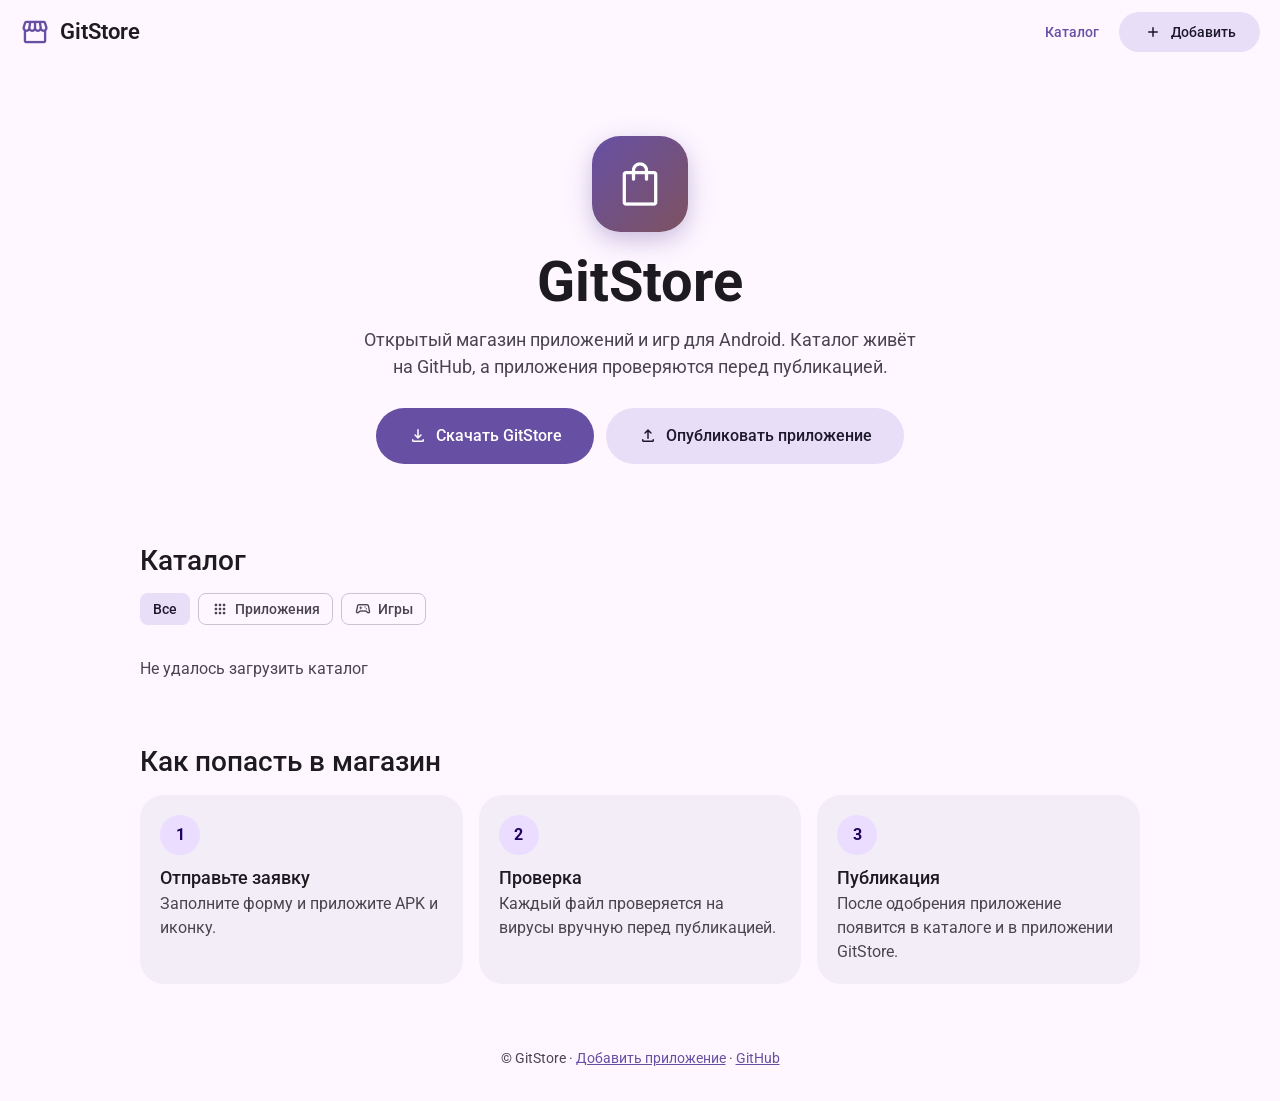
==== docs/index.html @ b1d17a24 "Add files via upload" ====
<!doctype html><html lang="ru"><head><meta charset="utf-8"><meta name="viewport" content="width=device-width,initial-scale=1">
<link rel="icon" href="data:image/svg+xml,%3Csvg xmlns=%27http://www.w3.org/2000/svg%27 viewBox=%270 0 100 100%27%3E%3Ctext y=%27.9em%27 font-size=%2790%27%3E%F0%9F%9B%8D%EF%B8%8F%3C/text%3E%3C/svg%3E">
<link rel="stylesheet" href="https://fonts.googleapis.com/css2?family=Roboto:wght@400;500;700&family=Material+Symbols+Rounded:opsz,wght,FILL,GRAD@24,400,0,0&display=swap">
<title>GitStore — открытый магазин приложений для Android</title>
<meta name="description" content="GitStore — каталог Android-приложений и игр на GitHub. Скачивайте, обновляйте и публикуйте свои приложения.">
<link rel="stylesheet" href="assets/m3.css"></head><body>
<header class="bar"><a class="logo" href="./"><span class="ms">storefront</span>GitStore</a>
<nav><a class="btn text" href="#catalog">Каталог</a><a class="btn tonal" href="add/"><span class="ms">add</span>Добавить</a></nav></header>
<main class="wrap">
<section class="hero"><div class="badge"><span class="ms">shopping_bag</span></div>
<h1>GitStore</h1><p class="sub">Открытый магазин приложений и игр для Android. Каталог живёт на GitHub, а приложения проверяются перед публикацией.</p>
<div class="actions"><a class="btn lg" id="dl" href="#"><span class="ms">download</span>Скачать GitStore</a><a class="btn lg tonal" href="add/"><span class="ms">upload</span>Опубликовать приложение</a></div></section>

<h2 id="catalog">Каталог</h2>
<div class="chips" id="chips"><button class="chip on" data-t="all">Все</button><button class="chip" data-t="app"><span class="ms" style="font-size:18px">apps</span>Приложения</button><button class="chip" data-t="game"><span class="ms" style="font-size:18px">sports_esports</span>Игры</button></div>
<div class="grid" id="grid"><p class="muted">Загрузка…</p></div>

<h2>Как попасть в магазин</h2>
<div class="steps">
<div class="card"><b>1</b><h3>Отправьте заявку</h3><p>Заполните форму и приложите APK и иконку.</p></div>
<div class="card"><b>2</b><h3>Проверка</h3><p>Каждый файл проверяется на вирусы вручную перед публикацией.</p></div>
<div class="card"><b>3</b><h3>Публикация</h3><p>После одобрения приложение появится в каталоге и в приложении GitStore.</p></div></div>
<footer>© GitStore · <a href="add/">Добавить приложение</a> · <a id="repo" href="#">GitHub</a></footer></main>
<script src="assets/config.js"></script><script src="assets/util.js"></script>
<script>
$('#dl').href=GS.RELEASES_URL;$('#repo').href=GS.REPO_URL;
let apps=[],type='all';
const isGame=a=>a.type?['game','games'].includes(String(a.type).toLowerCase()):['game','games','entertainment'].includes(String(a.category).toLowerCase());
function render(){
  const list=apps.filter(a=>type==='all'||(type==='game')===isGame(a));
  $('#grid').innerHTML=list.length?list.map(a=>`<article class="app">
   ${safeUrl(a.icon)?`<img src="${esc(safeUrl(a.icon))}" alt="" loading="lazy" onerror="this.replaceWith(Object.assign(document.createElement('div'),{className:'ph',innerHTML:'<span class=ms>android</span>'}))">`:'<div class="ph"><span class="ms">android</span></div>'}
   <h3>${esc(a.name)}</h3><p>${esc(a.description)}</p>
   <div class="meta"><span class="tag">${isGame(a)?'Игра':'Приложение'}</span>${a.version?`<span class="tag">v${esc(a.version)}</span>`:''}</div>
   ${safeUrl(a.apk)?`<a class="btn tonal" href="${esc(safeUrl(a.apk))}" rel="noopener"><span class="ms">download</span>Скачать APK</a>`:''}</article>`).join(''):'<p class="muted">Здесь пока пусто</p>';
}
$('#chips').onclick=e=>{const b=e.target.closest('.chip');if(!b)return;type=b.dataset.t;document.querySelectorAll('.chip').forEach(c=>c.classList.toggle('on',c===b));render()};
(async()=>{try{
  const txt=await (await fetch(GS.APPS_URL)).text();
  const links=txt.split('\n').map(s=>s.trim()).filter(s=>s&&!s.startsWith('#'));
  apps=(await Promise.all(links.map(l=>fetch(l).then(r=>r.json()).catch(()=>null)))).filter(Boolean);
  render();
}catch(e){$('#grid').innerHTML='<p class="muted">Не удалось загрузить каталог</p>'}})();
</script></body></html>
---- docs/assets/m3.css ----
:root{--p:#6750a4;--on-p:#fff;--pc:#eaddff;--on-pc:#21005d;--sc:#e8def8;--on-sc:#1d192b;--bg:#fef7ff;--sf2:#f3edf7;--sf3:#ece6f0;--on:#1d1b20;--onv:#49454f;--ol:#79747e;--olv:#cac4d0;--err:#b3261e;--ok:#386a20;color-scheme:light dark}
@media(prefers-color-scheme:dark){:root{--p:#d0bcff;--on-p:#381e72;--pc:#4f378b;--on-pc:#eaddff;--sc:#4a4458;--on-sc:#e8def8;--bg:#141218;--sf2:#211f26;--sf3:#2b2930;--on:#e6e0e9;--onv:#cac4d0;--ol:#938f99;--olv:#49454f;--err:#f2b8b5;--ok:#a6d68d}}
*{box-sizing:border-box}html{scroll-behavior:smooth}
body{margin:0;background:var(--bg);color:var(--on);font:400 16px/1.5 Roboto,system-ui,-apple-system,"Segoe UI",sans-serif}
a{color:var(--p)}[hidden]{display:none!important}
.ms{font-family:"Material Symbols Rounded";font-weight:400;font-size:24px;line-height:1;vertical-align:middle;font-feature-settings:"liga";user-select:none}
.bar{position:sticky;top:0;z-index:5;display:flex;align-items:center;gap:12px;padding:12px 20px;background:color-mix(in srgb,var(--bg) 85%,transparent);backdrop-filter:blur(12px)}
.logo{display:flex;align-items:center;gap:10px;font:600 22px/1 Roboto,system-ui;color:var(--on);text-decoration:none}
.logo .ms{color:var(--p);font-size:30px}.bar nav{margin-left:auto;display:flex;gap:8px;align-items:center}
.wrap{max-width:1040px;margin:0 auto;padding:0 20px}.narrow{max-width:720px}
.btn{display:inline-flex;align-items:center;justify-content:center;gap:8px;height:40px;padding:0 24px;border:0;border-radius:20px;background:var(--p);color:var(--on-p);font:500 14px Roboto,system-ui;cursor:pointer;text-decoration:none;transition:box-shadow .2s,filter .2s}
.btn:hover{filter:brightness(1.08);box-shadow:0 1px 4px rgba(0,0,0,.3)}.btn .ms{font-size:20px}
.btn.lg{height:56px;padding:0 32px;border-radius:28px;font-size:16px}
.btn.tonal{background:var(--sc);color:var(--on-sc)}.btn.out{background:transparent;color:var(--p);border:1px solid var(--ol)}
.btn.text{background:transparent;color:var(--p);padding:0 12px}.btn.err{background:transparent;color:var(--err)}
.btn:disabled{opacity:.38;pointer-events:none}
.card{background:var(--sf2);border-radius:24px;padding:20px}
.chip{display:inline-flex;align-items:center;gap:6px;height:32px;padding:0 12px;border:1px solid var(--olv);border-radius:8px;font:500 14px Roboto,system-ui;color:var(--onv);background:transparent;cursor:pointer}
.chip.on{background:var(--sc);color:var(--on-sc);border-color:transparent}.chips{display:flex;gap:8px;flex-wrap:wrap;margin:8px 0 16px}
.hero{padding:72px 0 32px;text-align:center}
.badge{width:96px;height:96px;margin:0 auto 20px;border-radius:28px;background:linear-gradient(135deg,var(--p),#7d5260);display:grid;place-items:center;color:#fff;box-shadow:0 8px 24px rgba(103,80,164,.35)}
.badge .ms{font-size:52px}
h1{font:700 clamp(36px,7vw,56px)/1.1 Roboto,system-ui;margin:0 0 12px}h2{font:500 28px/1.2 Roboto,system-ui;margin:48px 0 16px}
.sub{color:var(--onv);font-size:18px;max-width:560px;margin:0 auto 28px}.muted{color:var(--onv)}
.actions{display:flex;gap:12px;justify-content:center;flex-wrap:wrap}
.grid{display:grid;grid-template-columns:repeat(auto-fill,minmax(220px,1fr));gap:16px}
.app{display:flex;flex-direction:column;gap:12px;background:var(--sf2);border-radius:24px;padding:20px;transition:transform .2s,background .2s}
.app:hover{transform:translateY(-3px);background:var(--sf3)}
.app img,.ph{width:72px;height:72px;border-radius:18px;object-fit:cover;background:var(--sc);display:grid;place-items:center;border:1px solid var(--olv)}
.app h3{margin:0;font:500 18px Roboto,system-ui}
.app p{margin:0;color:var(--onv);font-size:14px;display:-webkit-box;-webkit-line-clamp:3;-webkit-box-orient:vertical;overflow:hidden}
.app .meta{display:flex;gap:6px;flex-wrap:wrap;margin-top:auto}.app .btn{width:100%}
.tag{padding:2px 10px;border-radius:8px;background:var(--sc);color:var(--on-sc);font-size:12px;font-weight:500}
.steps{display:grid;grid-template-columns:repeat(auto-fit,minmax(240px,1fr));gap:16px}
.steps .card b{display:grid;place-items:center;width:40px;height:40px;border-radius:50%;background:var(--pc);color:var(--on-pc);margin-bottom:12px}
.steps h3{margin:0 0 4px;font:500 18px Roboto,system-ui}.steps p{margin:0;color:var(--onv)}
form.card{display:grid;gap:16px;padding:28px}.row2{display:grid;grid-template-columns:1fr 1fr;gap:16px}
@media(max-width:600px){.row2{grid-template-columns:1fr}}
.field{position:relative;display:block}
.field input,.field textarea,.field select{width:100%;padding:16px;border:1px solid var(--ol);border-radius:8px;background:transparent;color:var(--on);font:inherit;outline:0}
.field select option{background:var(--sf2)}.field textarea{min-height:110px;resize:vertical}
.field>span{position:absolute;left:12px;top:16px;padding:0 4px;background:var(--sf2);color:var(--onv);transition:.15s;pointer-events:none;border-radius:4px}
.field input:focus,.field textarea:focus,.field select:focus{border-color:var(--p);box-shadow:0 0 0 1px var(--p)}
.field input:focus+span,.field input:not(:placeholder-shown)+span,.field textarea:focus+span,.field textarea:not(:placeholder-shown)+span,.field select+span{top:-10px;font-size:12px;color:var(--p)}
.field small{display:block;margin:4px 16px 0;color:var(--onv);font-size:12px}
.hp{position:absolute;left:-9999px}
.drop{display:flex;align-items:center;gap:12px;padding:14px 16px;border:1px dashed var(--ol);border-radius:16px;cursor:pointer;color:var(--onv)}
.drop:hover{border-color:var(--p);background:var(--sf3)}.drop input{display:none}.drop b{color:var(--on);font-weight:500;word-break:break-all}
.check{display:flex;gap:12px;align-items:flex-start;color:var(--onv);font-size:14px}.check input{width:20px;height:20px;accent-color:var(--p);margin-top:2px}
.snack{position:fixed;left:50%;bottom:24px;transform:translate(-50%,140px);background:var(--on);color:var(--bg);padding:14px 20px;border-radius:12px;box-shadow:0 4px 12px rgba(0,0,0,.3);transition:transform .25s;z-index:9;max-width:90vw}
.snack.show{transform:translate(-50%,0)}
.prog{height:4px;border-radius:2px;background:var(--sc);overflow:hidden;display:none}.prog.on{display:block}
.prog i{display:block;height:100%;width:40%;background:var(--p);animation:ind 1.2s infinite ease-in-out}
@keyframes ind{0%{margin-left:-40%}100%{margin-left:100%}}
.status{padding:2px 10px;border-radius:8px;font-size:12px;font-weight:500}
.status.new{background:var(--pc);color:var(--on-pc)}
.status.approved{background:color-mix(in srgb,var(--ok) 25%,transparent);color:var(--ok)}
.status.rejected{background:color-mix(in srgb,var(--err) 20%,transparent);color:var(--err)}
.sub-card{display:grid;grid-template-columns:72px 1fr;gap:16px;background:var(--sf2);border-radius:24px;padding:20px;margin-bottom:16px}
.sub-card img{width:72px;height:72px;border-radius:18px;object-fit:cover;background:var(--sc)}
.sub-card h3{margin:0;font:500 20px Roboto,system-ui;display:flex;gap:10px;align-items:center;flex-wrap:wrap}
.kv{display:grid;grid-template-columns:auto 1fr;gap:2px 12px;margin:8px 0;font-size:14px}.kv dt{color:var(--onv)}.kv dd{margin:0;word-break:break-word}
.sub-actions{display:flex;flex-wrap:wrap;gap:8px;margin-top:12px}.out-box{margin-top:12px;font-size:14px}
code,.mono,pre{font-family:ui-monospace,Consolas,monospace;font-size:13px;word-break:break-all}
pre{background:var(--sf3);padding:12px;border-radius:12px;overflow:auto;white-space:pre-wrap}
.warn{display:flex;gap:12px;background:color-mix(in srgb,var(--err) 12%,transparent);border-radius:16px;padding:14px 16px;font-size:14px;margin-bottom:16px}
footer{margin:64px 0 32px;color:var(--onv);font-size:14px;text-align:center}
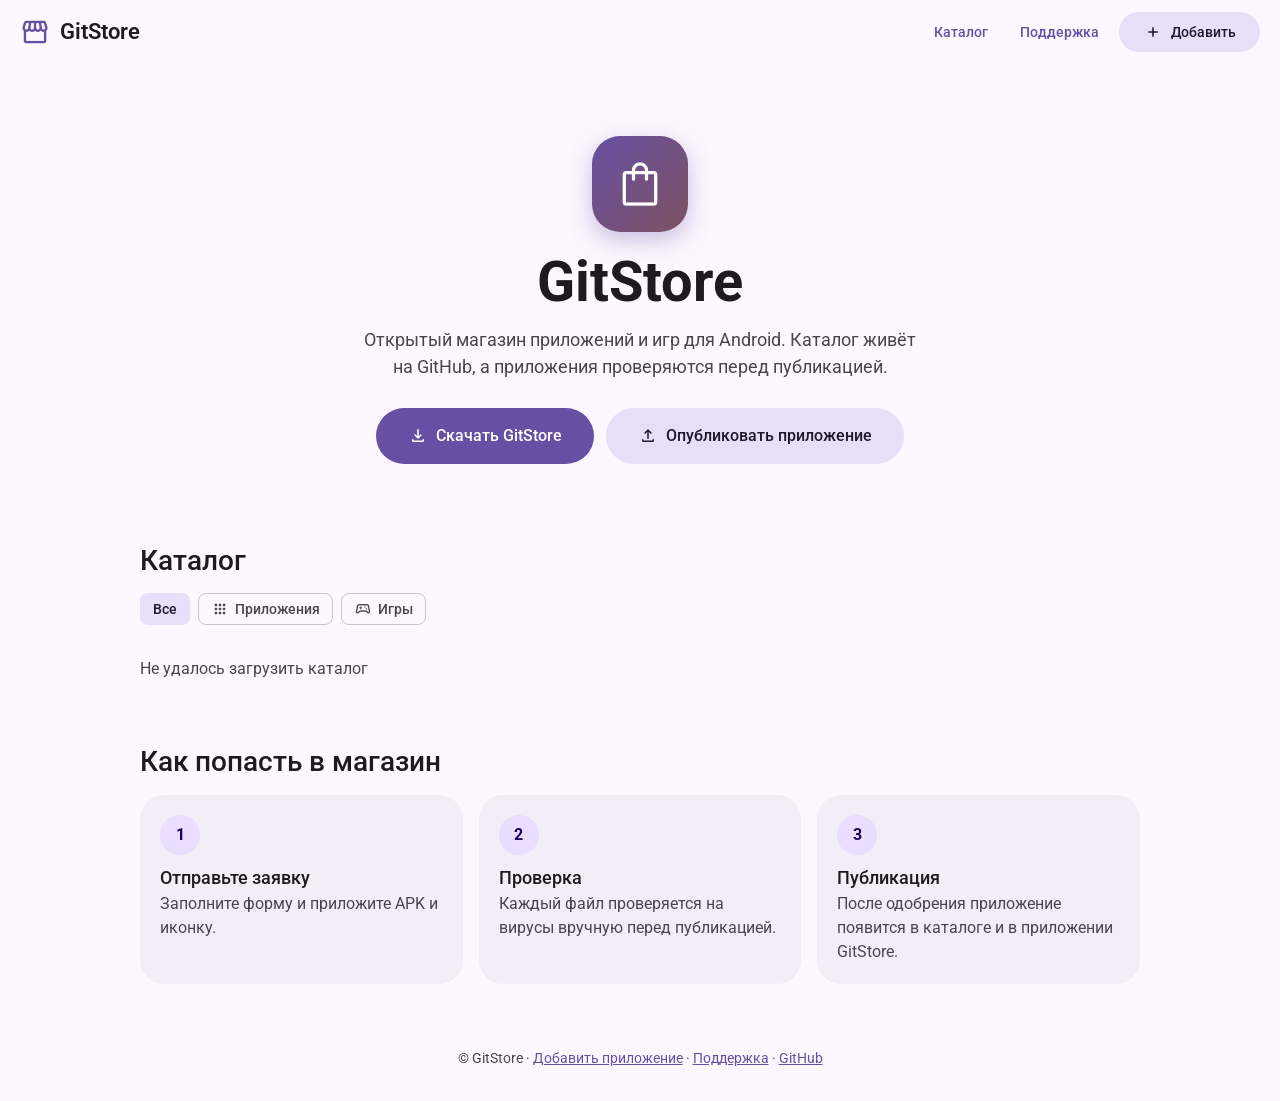
==== commit 7baa1804: "Add files via upload" ====
--- a/docs/index.html
+++ b/docs/index.html
@@ -5,7 +5,7 @@
 <meta name="description" content="GitStore — каталог Android-приложений и игр на GitHub. Скачивайте, обновляйте и публикуйте свои приложения.">
 <link rel="stylesheet" href="assets/m3.css"></head><body>
 <header class="bar"><a class="logo" href="./"><span class="ms">storefront</span>GitStore</a>
-<nav><a class="btn text" href="#catalog">Каталог</a><a class="btn tonal" href="add/"><span class="ms">add</span>Добавить</a></nav></header>
+<nav><a class="btn text" href="#catalog">Каталог</a><a class="btn text" href="support/">Поддержка</a><a class="btn tonal" href="add/"><span class="ms">add</span>Добавить</a></nav></header>
 <main class="wrap">
 <section class="hero"><div class="badge"><span class="ms">shopping_bag</span></div>
 <h1>GitStore</h1><p class="sub">Открытый магазин приложений и игр для Android. Каталог живёт на GitHub, а приложения проверяются перед публикацией.</p>
@@ -20,7 +20,7 @@
 <div class="card"><b>1</b><h3>Отправьте заявку</h3><p>Заполните форму и приложите APK и иконку.</p></div>
 <div class="card"><b>2</b><h3>Проверка</h3><p>Каждый файл проверяется на вирусы вручную перед публикацией.</p></div>
 <div class="card"><b>3</b><h3>Публикация</h3><p>После одобрения приложение появится в каталоге и в приложении GitStore.</p></div></div>
-<footer>© GitStore · <a href="add/">Добавить приложение</a> · <a id="repo" href="#">GitHub</a></footer></main>
+<footer>© GitStore · <a href="add/">Добавить приложение</a> · <a href="support/">Поддержка</a> · <a id="repo" href="#">GitHub</a></footer></main>
 <script src="assets/config.js"></script><script src="assets/util.js"></script>
 <script>
 $('#dl').href=GS.RELEASES_URL;$('#repo').href=GS.REPO_URL;
--- a/docs/assets/m3.css
+++ b/docs/assets/m3.css
@@ -65,3 +65,13 @@
 pre{background:var(--sf3);padding:12px;border-radius:12px;overflow:auto;white-space:pre-wrap}
 .warn{display:flex;gap:12px;background:color-mix(in srgb,var(--err) 12%,transparent);border-radius:16px;padding:14px 16px;font-size:14px;margin-bottom:16px}
 footer{margin:64px 0 32px;color:var(--onv);font-size:14px;text-align:center}
+.tabs{display:flex;gap:4px;border-bottom:1px solid var(--olv);margin-bottom:20px;overflow:auto}
+.tabs button{background:none;border:0;padding:12px 18px;font:500 14px Roboto,system-ui;color:var(--onv);cursor:pointer;border-bottom:3px solid transparent;white-space:nowrap}
+.tabs button.on{color:var(--p);border-color:var(--p)}
+dialog{border:0;border-radius:28px;background:var(--sf2);color:var(--on);padding:24px;width:min(560px,94vw);max-height:92vh}
+dialog::backdrop{background:rgba(0,0,0,.5)}dialog form{display:grid;gap:16px}dialog h3{margin:0;font:500 22px Roboto,system-ui}
+.t-card{background:var(--sf2);border-radius:24px;padding:20px;margin-bottom:16px}
+.t-card p{margin:8px 0;white-space:pre-wrap;word-break:break-word}
+.row-app{display:grid;grid-template-columns:56px 1fr auto;gap:16px;align-items:center;background:var(--sf2);border-radius:20px;padding:14px 16px;margin-bottom:12px}
+.row-app img,.row-app .ph{width:56px;height:56px;border-radius:14px;object-fit:cover}
+@media(max-width:600px){.row-app{grid-template-columns:56px 1fr}.row-app .sub-actions{grid-column:1/-1;margin:0}}
